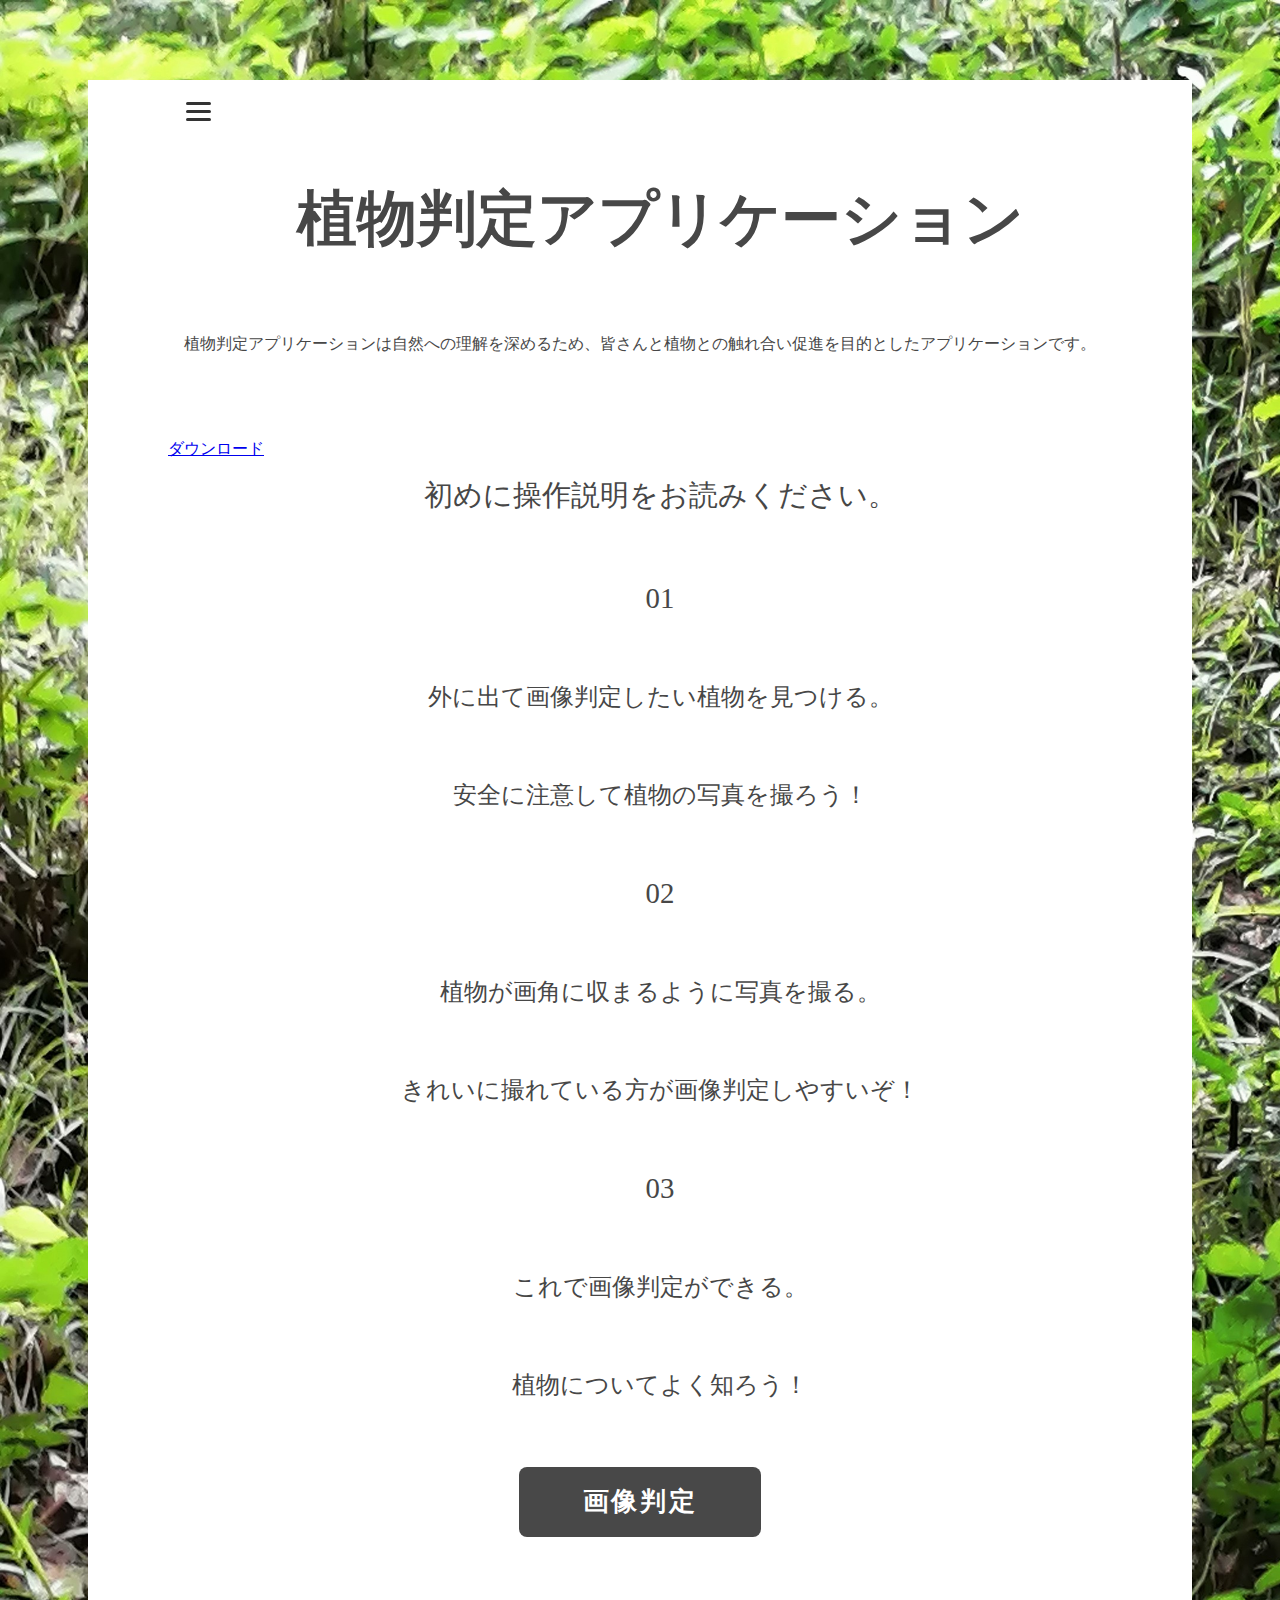
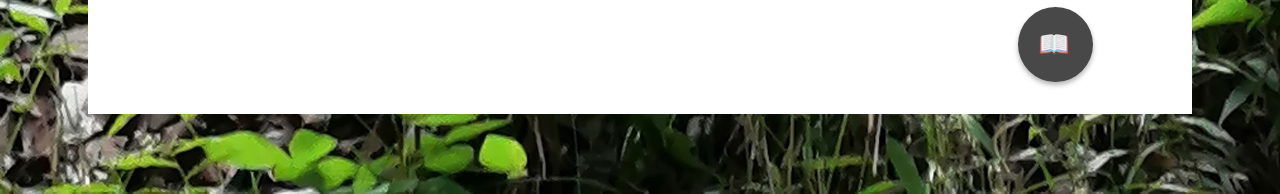
==== index.html @ b9e5dfd6 "Update index.html" ====
<!DOCTYPE html>
<html lang="ja">
<head>

<meta charset="utf-8">

<title>植物判定アプリケーション</title>
<link rel="stylesheet" type="text/css" href="style.css">
</head>
<body>
  <body bgcolor="">
  <article>
<div class="box3">
 <div>
  
 <header class="header">
    <div class="logo"></div>
          <div class="nav">
            <input id="drawer_input" class="drawer_hidden" type="checkbox">
            <label for="drawer_input" class="drawer_open"><span></span></label>
            <nav class="nav_content">
          <ul class="nav_list">
            <li class="nav_item"><a href="index.html">ホーム画面</a></li>
            <li class="nav_item"><a href="book.html">植物図鑑</a></li>
            <li class="nav_item"><a href="sousa.html">操作説明</a></li>
            <li class="nav_item"><a href="osirase.html">お知らせ</a></li>
            <li class="nav_item"><a href="tizu.html">周辺地図</a></li>
          </ul>
        </nav>
   
    </div>
  </header>

<div class="section">
　　<ul style="text-align:center">
    <h1>植物判定アプリケーション</h1><br>
</ul>
 
    <p style="text-align:center">植物判定アプリケーションは自然への理解を深めるため、皆さんと植物との触れ合い促進を目的としたアプリケーションです。</p><br>

 </div>
    <a href="higasi1111.github.io-/画面遷移図.png" download="テスト.png">ダウンロード</a>
   
 <ul style="text-align: center">
  <p><span style="font-size:180%;">初めに操作説明をお読みください。</span></p>
   
  <p><span style="font-size:180%;">01</span></p>
  <p><span style="font-size:150%;">外に出て画像判定したい植物を見つける。</span></p>
  <p><span style="font-size:150%;">安全に注意して植物の写真を撮ろう！</span></p>
    
  <p><span style="font-size:180%;">02</span></p>
  <p><span style="font-size:150%;">植物が画角に収まるように写真を撮る。</span></p>
  <p><span style="font-size:150%;">きれいに撮れている方が画像判定しやすいぞ！</span></p>
    
  <p><span style="font-size:180%;">03</span></p>
  <p><span style="font-size:150%;">これで画像判定ができる。</span></p>
  <p><span style="font-size:150%;">植物についてよく知ろう！</span></p>
   
 </ul>
 
<form action="https://www.tohoho-web.com/www.htm">

<a href="https://www.tohoho-web.com/www.htm" class="btn btn--orange">画像判定</a>

    </form>

<a href="book.html" class="btn btn--orange btn--circle btn--circle-a btn--shadow"> 📖</a>

</div>
  </article>
</body>
</html>
---- style.css ----
/*???*/
div.span {
	background-color: ;
}

/*ハンバーガータスクの設定*/
.header {
  display: ;
  justify-content: space-between;
  align-items: center;
  padding: 0 0;
  background: ;
}

/*背景の植物*/
body {
  background-image: url("img/IMG_20220927_140222.jpg");
  background-size: cover;
}

/*背景を白で囲む*/
.box3 {
    padding: 0.1em 5em;
    margin: 5em 5em;
    color: #2c2c2f;
    background: #ffffff;/*背景色*/

}

/*ハンバーガータスクの大きさ*/
.logo {
  font-size: 100%;
}

/*画像判定のボタン*/
*,
*:before,
*:after {
  -webkit-box-sizing: inherit;
  box-sizing: inherit;
}

html {
  -webkit-box-sizing: border-box;
  box-sizing: border-box;
  font-size: 100%;　/*もとは62.5％*/
}

.btn,
a.btn,
button.btn {
  font-size: 1.6rem;
  font-weight: 700;
  line-height: 1.5;
  position: relative;
  display: inline-block;
  padding: 1rem 4rem;
  cursor: pointer;
  -webkit-user-select: none;
  -moz-user-select: none;
  -ms-user-select: none;
  user-select: none;
  -webkit-transition: all 0.3s;
  transition: all 0.3s;
  text-align: center;
  vertical-align: middle;
  text-decoration: none;
  letter-spacing: 0.1em;
  color: #212529;
  border-radius: 0.5rem;
}

.btn--orange,
a.btn--orange {
  color: #fff;
  background-color: #484848;
}

.btn--orange:hover,
a.btn--orange:hover {
  color: #fff;
  background: #484848;
}

/*植物図鑑のボタン*/

a.btn--orange {
  color: #fff;
  background-color: #484848;
}

a.btn--orange:hover {
  color: #fff;
  background: #484848;
}

a.btn--shadow {
  -webkit-box-shadow: 0 3px 5px rgba(0, 0, 0, 0.3);
  box-shadow: 0 3px 5px rgba(0, 0, 0, 0.3);
}

a.btn--circle {
  border-radius: 50%;
  line-height: 75px;
  width: 75px;
  height: 75px;
  top: -30px;
  left: 90%;
  padding: 0;
}

/**/
.drawer_hidden {
  display: none;
}

/**/
.drawer_open {
  display: flex;
  height: 60px;
  width: 60px;
  justify-content: center;
  align-items: center;
  position: relative;
  z-index: 100;
  cursor: pointer;
}

/**/
.drawer_open span,
.drawer_open span:before,
.drawer_open span:after {
  content: '';
  display: block;
  height: 3px;
  width: 25px;
  border-radius: 3px;
  background: #333;
  transition: 0.5s;
  position: absolute;
}

/**/
.drawer_open span:before {
  bottom: 8px;
}

/**/
.drawer_open span:after {
  top: 8px;
}

/**/
#drawer_input:checked ~ .drawer_open span {
  background: rgba(255, 255, 255, 0);
}

/**/
#drawer_input:checked ~ .drawer_open span::before {
  bottom: 0;
  transform: rotate(45deg);
}

/**/
#drawer_input:checked ~ .drawer_open span::after {
  top: 0;
  transform: rotate(-45deg);
}
  
/*メニュー書いてあるところ*/
.nav_content {
  width: 100%;
  height: 100%;
  position: fixed;
  top: 0;
  left: 100%; 
  z-index: 99;
  background: #fff;
  transition: .5s;
}

/*メニュー内の文字*/
.nav_list {
  list-style: none;
  font-size: 50px;

}

/*???*/
#drawer_input:checked ~ .nav_content {
  left: 0;
}

/*???*/
div.section {
	background-image: url("");
	background-repeat: no-repeat;
	background-size: 1500px;
	margin: 0;
}

/*「KENSAKU」の文字*/
h1 {
	margin-top: 0;
	font-size: 60px;
}

/**/
h3 {
	padding-top: 20px;
}

/**/
h5 {
	font-weight: lighter;
}

/**/
p {
	padding-bottom: 50px;
}

/**/
form {
	padding-bottom: 100px;
}

/**/
iframa {
	text-align: center;
}

/**/
h1,h2,h3,h4,h5,p,form {
	text-align: center;
	color: 	#474747;
}

/**/
button {
	font-size: 35px;
}

/**/
li {
	list-style:none;
}
	

/**/
hr {
  height: 0;
  margin: 0;
  padding: 0;
  border: 0;
}
hr {
  height: 8px;
  background-image: repeating-linear-gradient(45deg, #ccc 0, #ccc 1px, transparent 0, transparent 50%);
  background-size: 8px 8px;
}

/**/
.news-list .item:first-child a{
	border-top: 1px solid #CCC;
}

/**/
.news-list .item .date{
	margin: 0;
	min-width: 120px;
	font-size: 20px;
	color: #999;
	padding: 0 20px 0 0;
}

/**/
.news-list .item .title{
	margin: 0;
	width: 100%;
	font-size: 50px;
}

/**/
.news-list .item a:hover .title{
	color: #00F;
}

/**/
@media screen and (max-width: 767px){
.news-list .item a{
	flex-wrap: wrap;
}

/**/
.news-list .item .date{
	min-width: 100px;
}

/**/	
.news-list .item .title{
	margin-top: 10px;
}
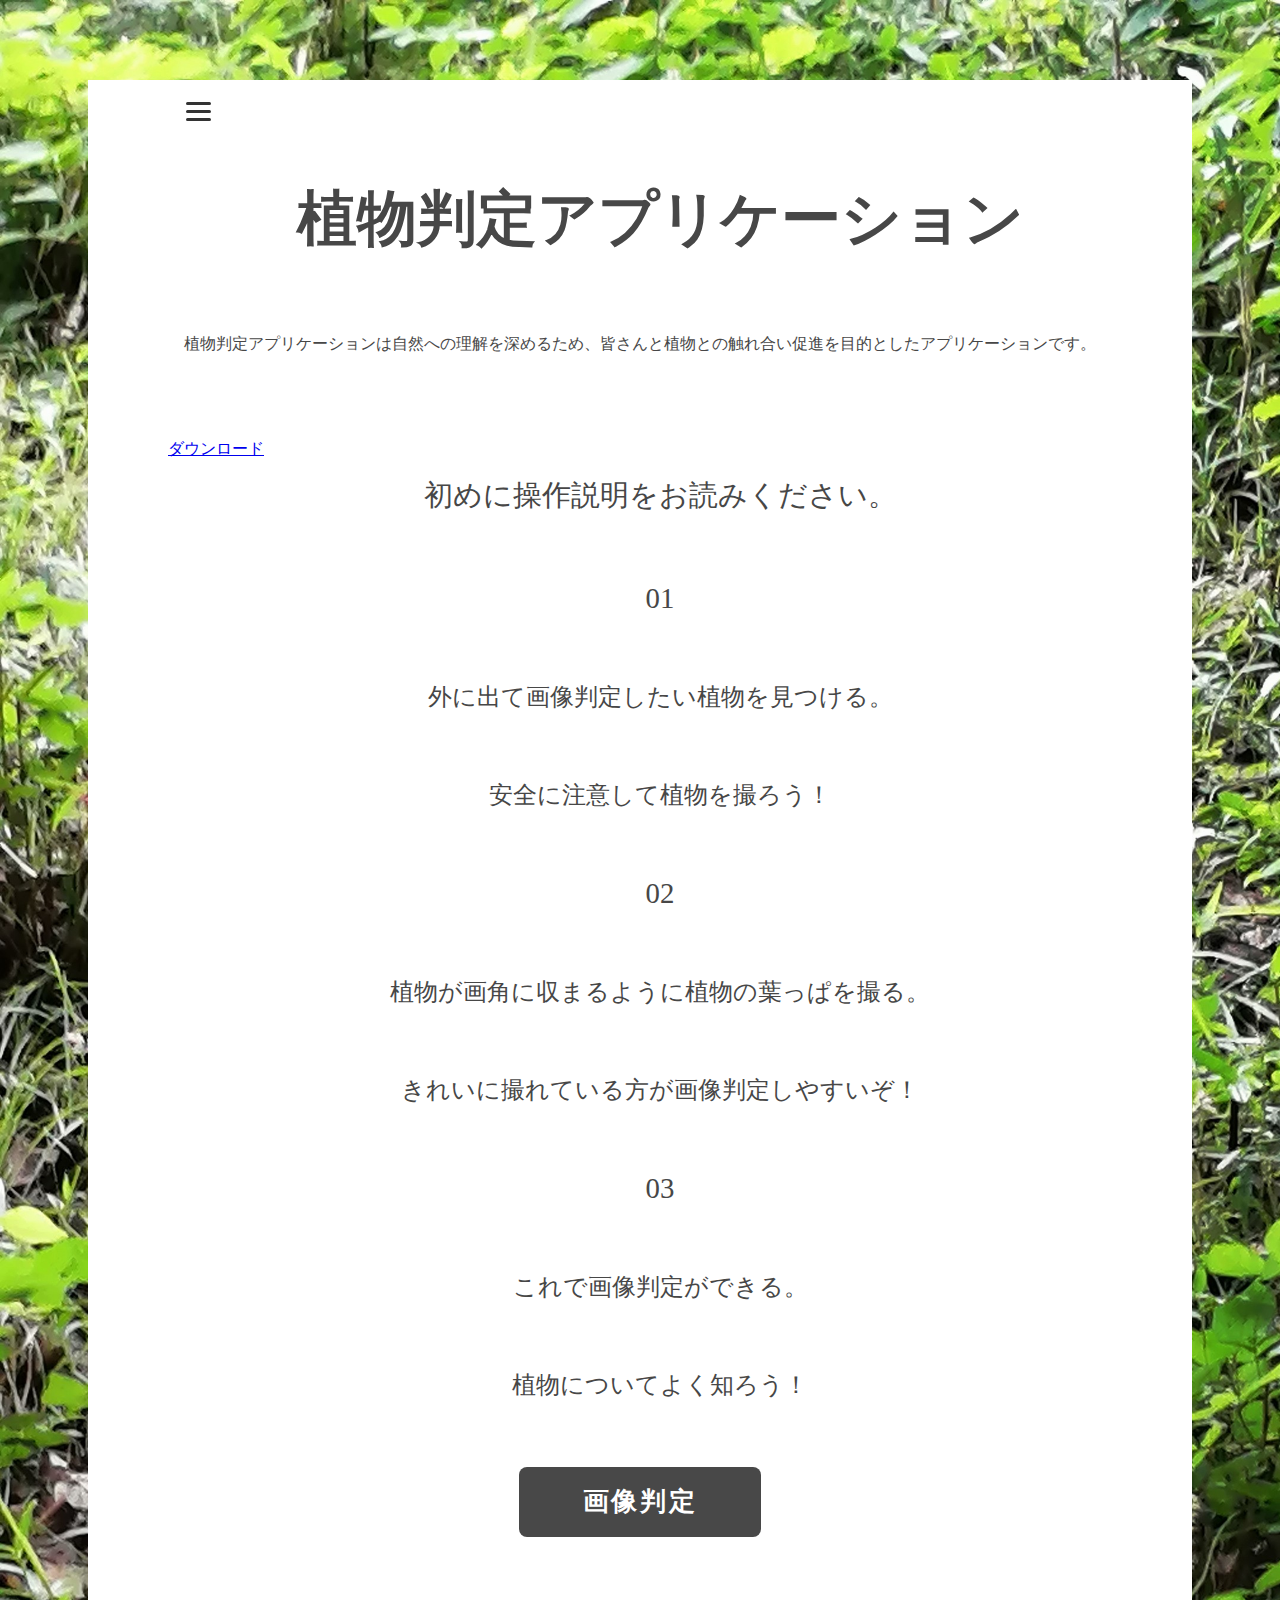
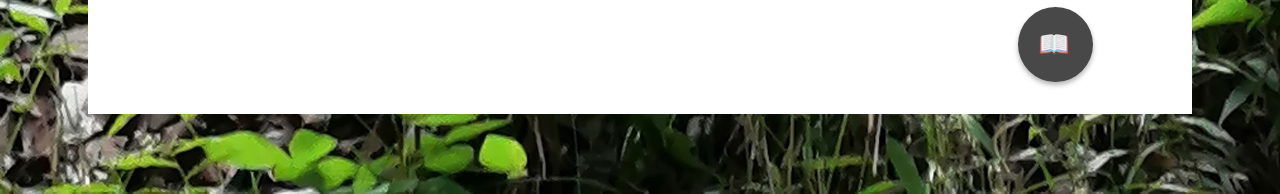
==== commit 03002ff9: "Update index.html" ====
--- a/index.html
+++ b/index.html
@@ -39,17 +39,17 @@
     <p style="text-align:center">植物判定アプリケーションは自然への理解を深めるため、皆さんと植物との触れ合い促進を目的としたアプリケーションです。</p><br>
 
  </div>
-    <a href="higasi1111.github.io-/画面遷移図.png" download="テスト.png">ダウンロード</a>
+    <a href="./yolov5-master.zip" download="テスト.zip">ダウンロード</a>
    
  <ul style="text-align: center">
   <p><span style="font-size:180%;">初めに操作説明をお読みください。</span></p>
    
   <p><span style="font-size:180%;">01</span></p>
   <p><span style="font-size:150%;">外に出て画像判定したい植物を見つける。</span></p>
-  <p><span style="font-size:150%;">安全に注意して植物の写真を撮ろう！</span></p>
+  <p><span style="font-size:150%;">安全に注意して植物を撮ろう！</span></p>
     
   <p><span style="font-size:180%;">02</span></p>
-  <p><span style="font-size:150%;">植物が画角に収まるように写真を撮る。</span></p>
+  <p><span style="font-size:150%;">植物が画角に収まるように植物の葉っぱを撮る。</span></p>
   <p><span style="font-size:150%;">きれいに撮れている方が画像判定しやすいぞ！</span></p>
     
   <p><span style="font-size:180%;">03</span></p>
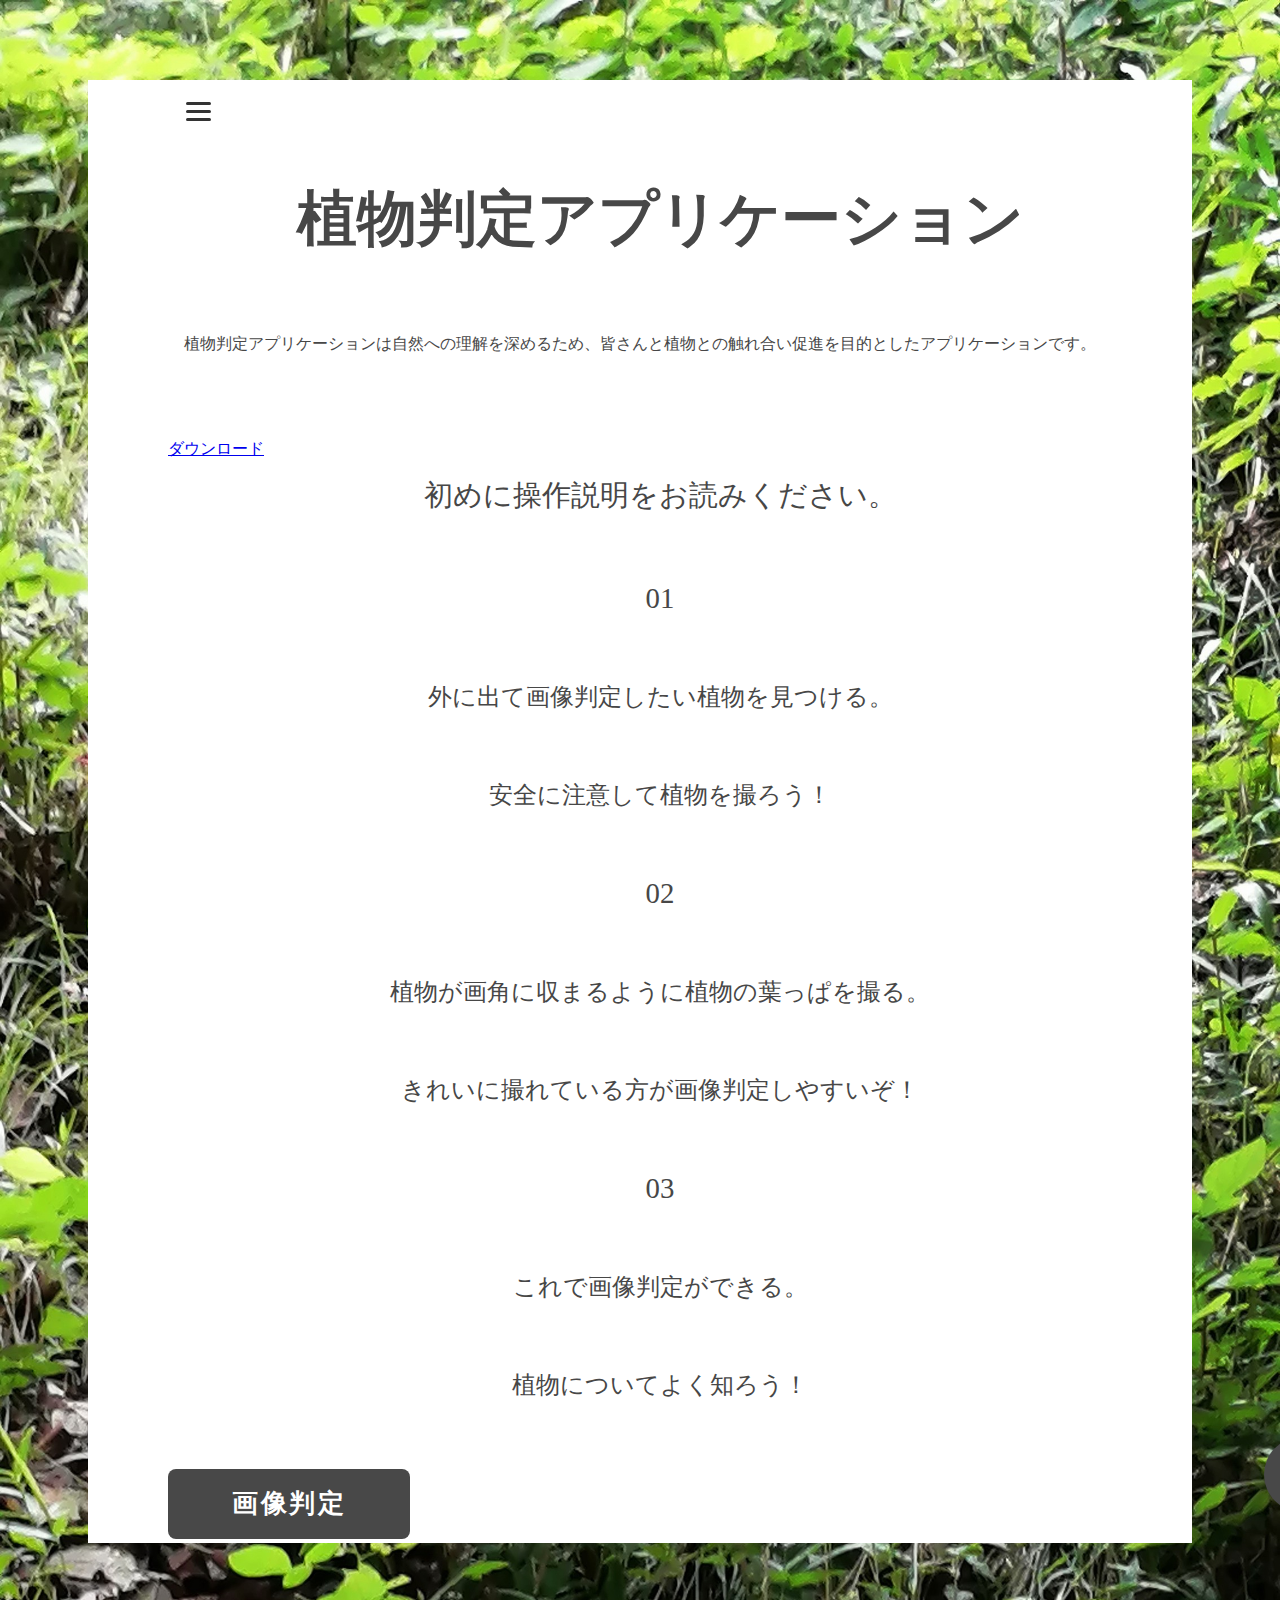
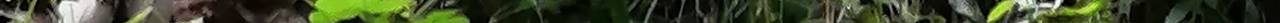
==== commit 590f1f27: "Update index.html" ====
--- a/index.html
+++ b/index.html
@@ -57,10 +57,8 @@
   <p><span style="font-size:150%;">植物についてよく知ろう！</span></p>
    
  </ul>
- 
-<form action="https://www.tohoho-web.com/www.htm">
 
-<a href="https://www.tohoho-web.com/www.htm" class="btn btn--orange">画像判定</a>
+<a href="./yolov5-master.zip" download="テスト.zip" class="btn btn--orange">画像判定</a>
 
     </form>
 
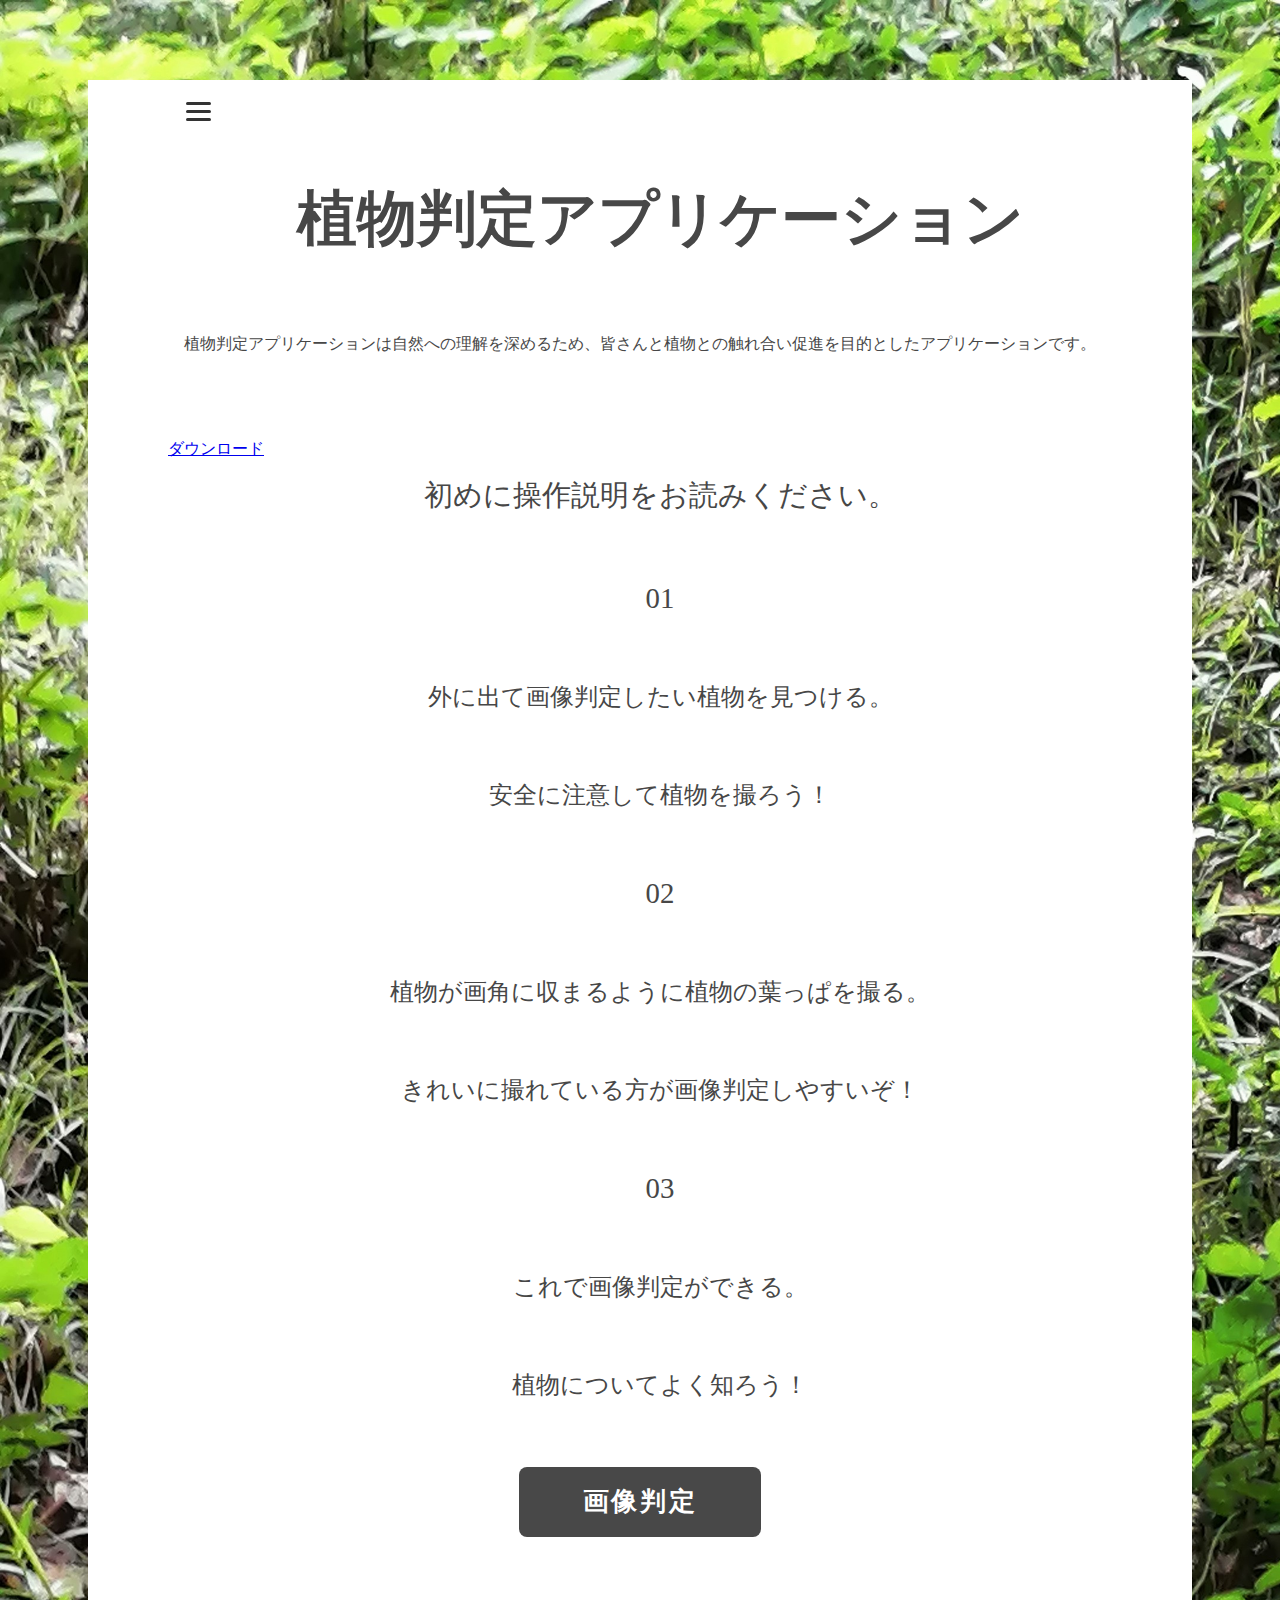
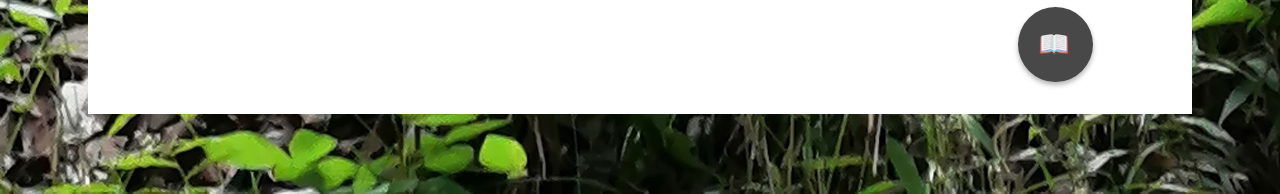
==== commit a158b2d9: "Update index.html" ====
--- a/index.html
+++ b/index.html
@@ -57,8 +57,8 @@
   <p><span style="font-size:150%;">植物についてよく知ろう！</span></p>
    
  </ul>
-
-<a href="./yolov5-master.zip" download="テスト.zip" class="btn btn--orange">画像判定</a>
+<form action="https://www.tohoho-web.com/www.htm">
+<a href="https://www.tohoho-web.com/www.htm" class="btn btn--orange">画像判定</a>
 
     </form>
 
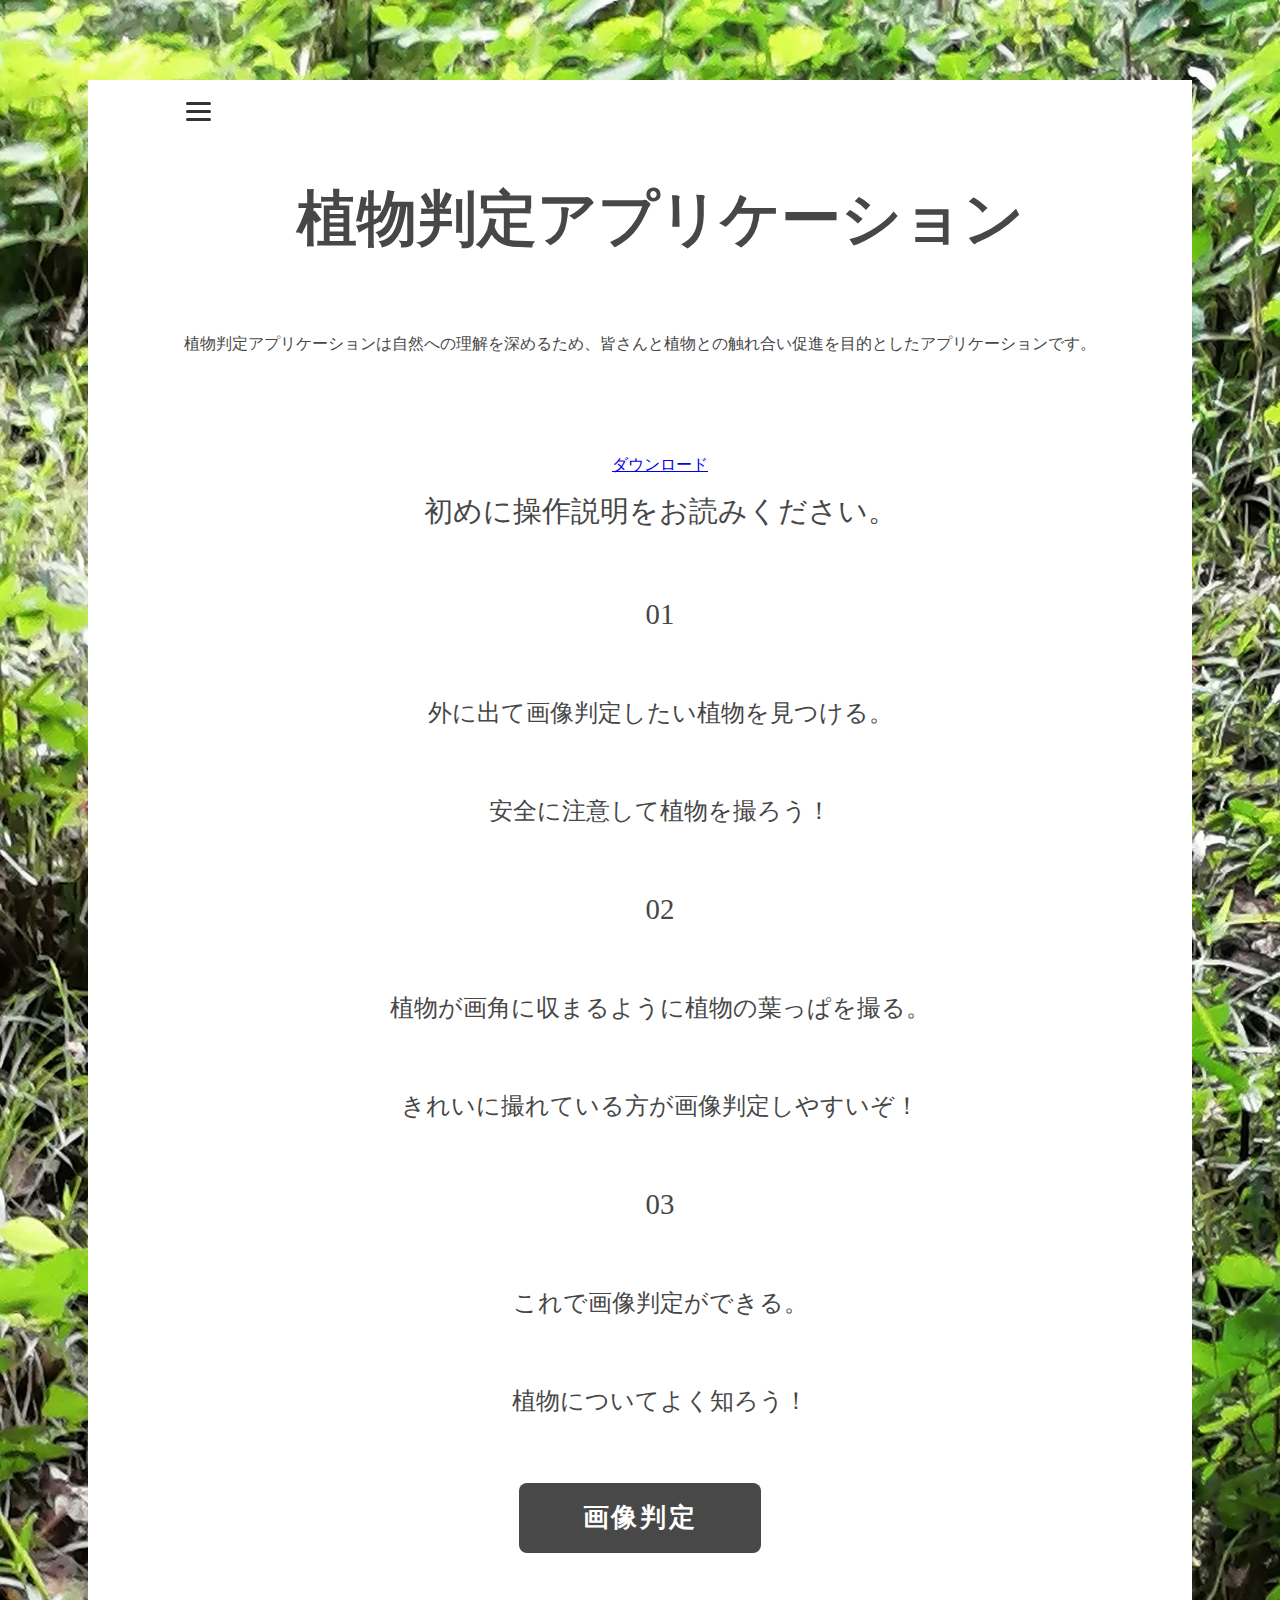
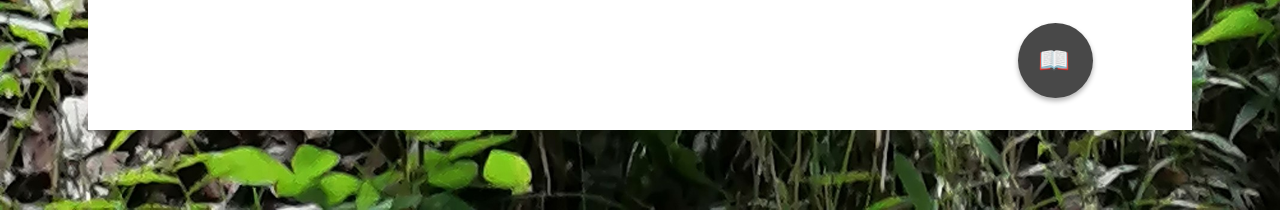
==== commit cef37bb8: "Update index.html" ====
--- a/index.html
+++ b/index.html
@@ -39,7 +39,9 @@
     <p style="text-align:center">植物判定アプリケーションは自然への理解を深めるため、皆さんと植物との触れ合い促進を目的としたアプリケーションです。</p><br>
 
  </div>
+    <ul style="text-align:center">
     <a href="./yolov5-master.zip" download="テスト.zip">ダウンロード</a>
+    </ul>
    
  <ul style="text-align: center">
   <p><span style="font-size:180%;">初めに操作説明をお読みください。</span></p>
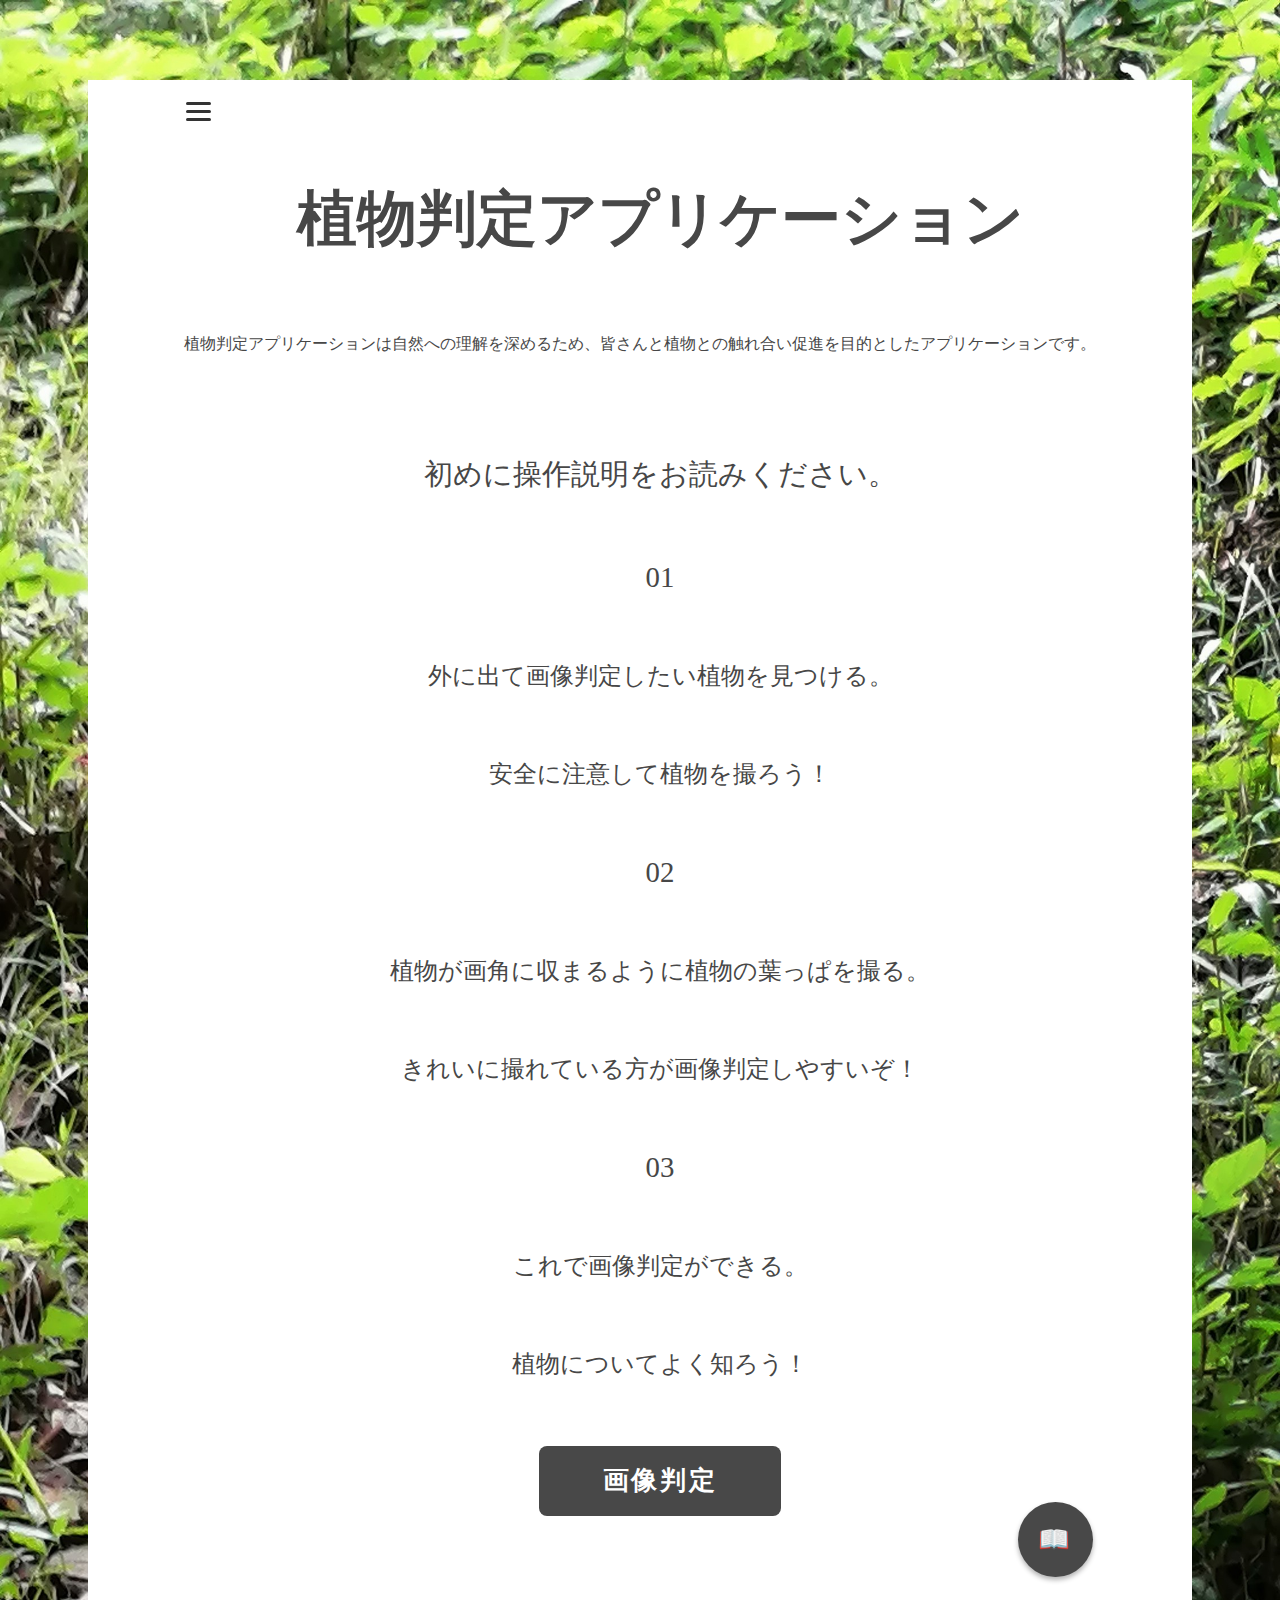
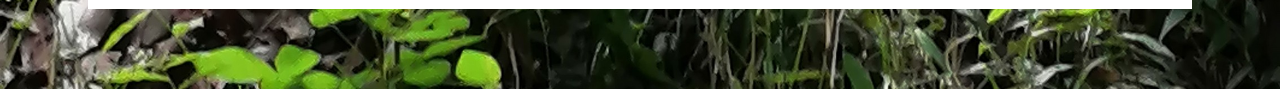
==== commit 5b5894f3: "Update index.html" ====
--- a/index.html
+++ b/index.html
@@ -39,9 +39,6 @@
     <p style="text-align:center">植物判定アプリケーションは自然への理解を深めるため、皆さんと植物との触れ合い促進を目的としたアプリケーションです。</p><br>
 
  </div>
-    <ul style="text-align:center">
-    <a href="./yolov5-master.zip" download="テスト.zip">ダウンロード</a>
-    </ul>
    
  <ul style="text-align: center">
   <p><span style="font-size:180%;">初めに操作説明をお読みください。</span></p>
@@ -59,10 +56,11 @@
   <p><span style="font-size:150%;">植物についてよく知ろう！</span></p>
    
  </ul>
-<form action="https://www.tohoho-web.com/www.htm">
-<a href="https://www.tohoho-web.com/www.htm" class="btn btn--orange">画像判定</a>
+   
+<ul style="text-align:center">
+    <a href="./yolov5-master.zip" class="btn btn--orange" download="テスト.zip">画像判定</a>
+    </ul>
 
-    </form>
 
 <a href="book.html" class="btn btn--orange btn--circle btn--circle-a btn--shadow"> 📖</a>
 
